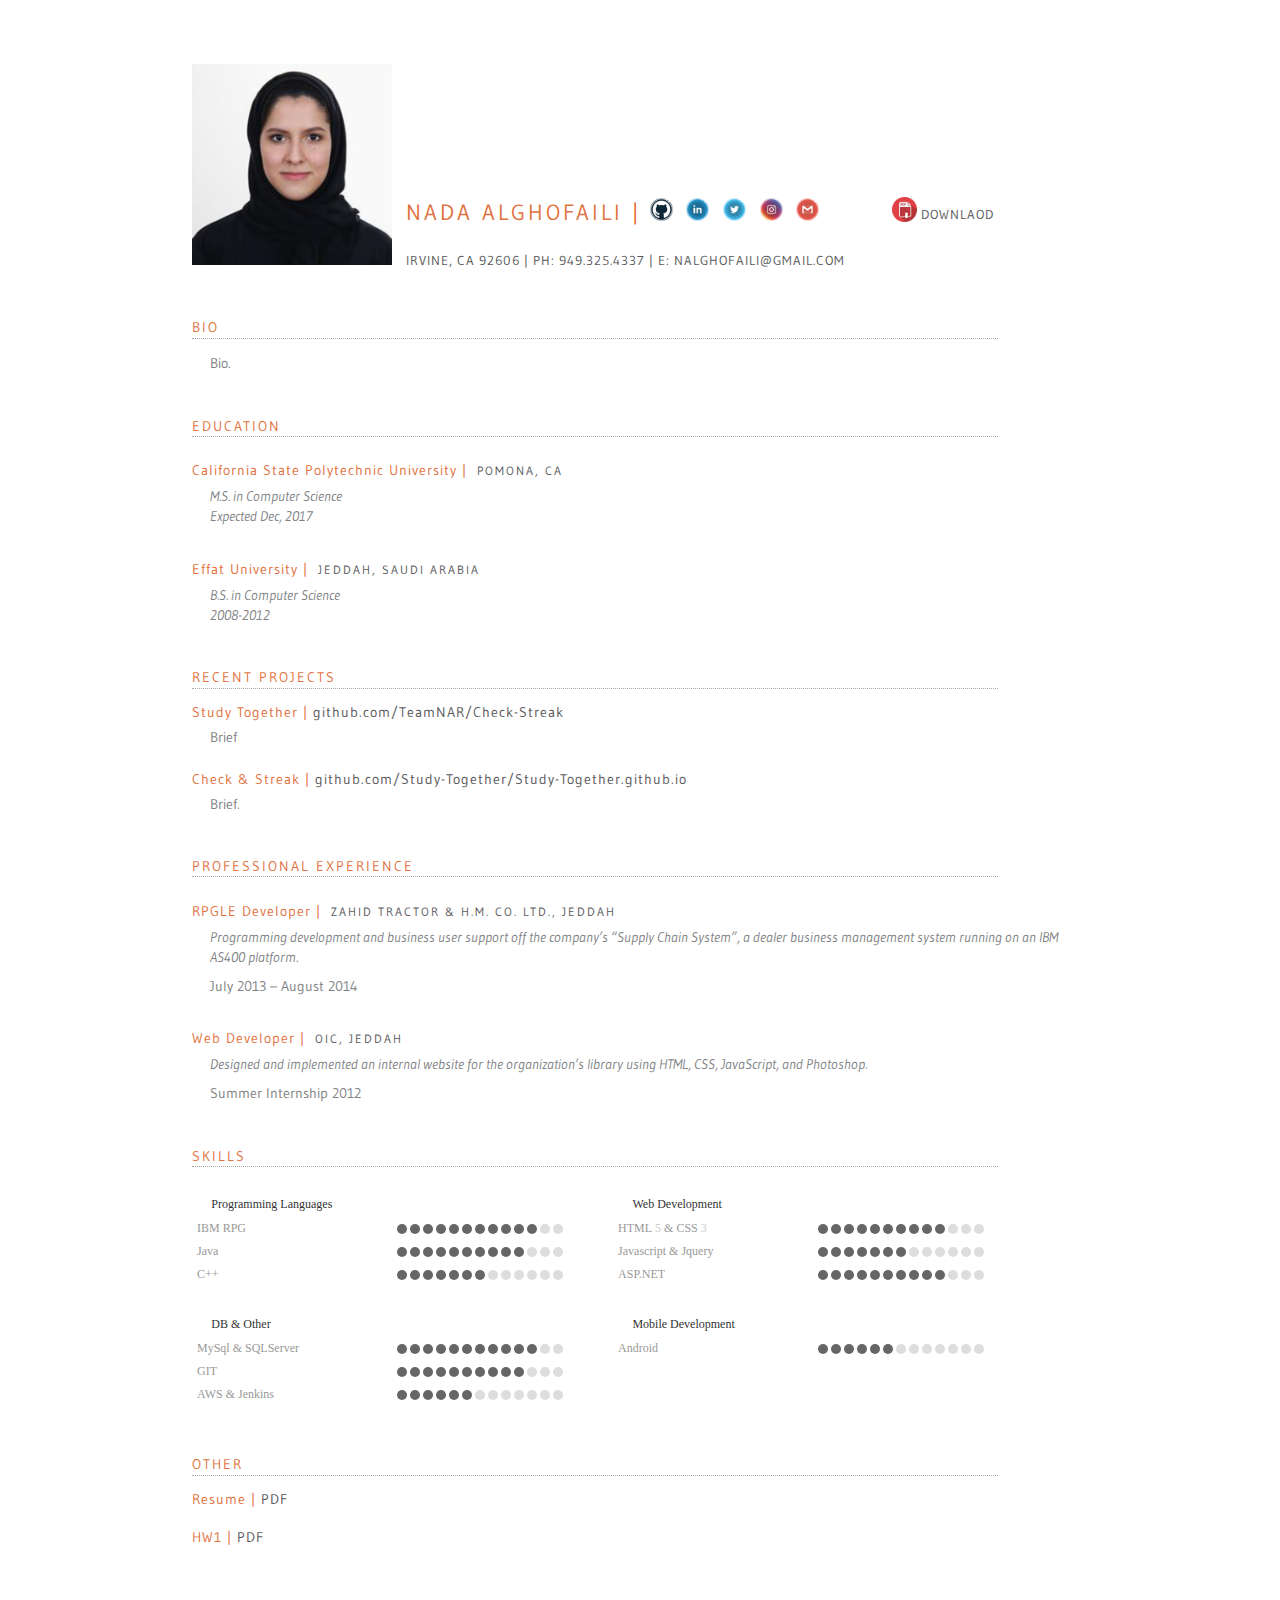
==== index.html @ b6b57bdf "wepbage files added" ====
<!DOCTYPE html>

<head>
    <title>Nada Alghofaili</title>
    <meta charset="utf-8">
    <link href="main.css" media="screen" rel="stylesheet" type="text/css" />
    <link rel="stylesheet" type="text/css" href="http://fonts.googleapis.com/css?family=Gudea">
    <link rel="shortcut icon" href="http://faviconist.com/icons/f9294cc2281f1004e846adbea5f4b316/favicon.ico" />
    <link href="css/style.css" rel="stylesheet">
    <link href="css/responsive.css" rel="stylesheet">
    <link href="css/font.css" rel="stylesheet" type="text/css">
</head>

<body>
    <img src="./images/nada.png" style="width: 200px" />
    <header class="header-details">
        <h1 class="name">Nada Alghofaili | </h1>
        <article class="links-container">
            <a class="links" href="https://github.com/Nadas" target="_blank"><img src="./images/Github.png" alt="github icon"></a>
            <a class="links" href="#" target="_blank"><img src="./images/Linkedin.png" alt="github icon"></a>
            <a class="links" href="https://Twitter.com/iNadawy" target="_blank"><img src="./images/Twitter.png" alt="github icon"></a>
            <a class="links" href="https://instagram.com/inada" target="_blank"><img src="./images/Instagram.png" alt="github icon"></a>
            <a class="links" href="mailto:nalghofaili@gmail.com" target="_blank"><img src="./images/Gmail.png" alt="github icon"></a>
            <a class="links" href="Nada%20Alghofaili.pdf" target="_blank"><img src="./images/PDF.png" alt="github icon" style="margin-left: 60px">DOWNLAOD</a>
        </article>
        <br>
        <article class="contact-information">
            <p class="contact-deets">Irvine, CA 92606 | </p>
            <p class="contact-deets">ph: 949.325.4337 | </p>
            <a class="links" href="mailto:nalghofaili@gmail.com">e: nalghofaili@gmail.com</a>
        </article>
    </header>
    <section class="content">
	    
<!–– *******BIO******* ––>
        <h2 class="category-headers">Bio</h2>
        <hr>
        <p class="category-description-main">Bio.</p>
       
       
<!–– *******EDUCATION******* ––>
        <h2 class="category-headers">Education</h2>
        <hr>
        <p class="primary-titles">California State Polytechnic University | <span class="location">Pomona, CA</span></p>
        <p class="category-details">M.S. in Computer Science
            <br>Expected Dec, 2017
        </p>
        <p class="primary-titles">Effat University | <span class="location">Jeddah, Saudi Arabia</span></p>
        <p class="category-details">B.S. in Computer Science
            <br>2008-2012
        </p>
        
        
        <!–– *******CODE******* ––>
        <h2 class="category-headers">Recent Projects</h2>
        <hr>
        <a class="primary-titles" href="http://github.com/LouisaBarrett/SocialSmarts" target="_blank">Study Together | <p class="links">github.com/TeamNAR/Check-Streak</p></a>
        <p class="category-description">Brief</p>
        
        
        <a class="primary-titles" href="https://github.com/LouisaBarrett/fundit" target="_blank">Check & Streak | <p class="links">github.com/Study-Together/Study-Together.github.io</p></a>
        <p class="category-description">Brief.</p>
        
        
        <!–– ******EXPERIENCE******** ––>
        <h2 class="category-headers">Professional Experience</h2>
        <hr>
        <p class="primary-titles">RPGLE Developer | <span class="location">Zahid Tractor & H.M. Co. Ltd., Jeddah</span></p>
        <p class="category-details"> Programming development and business user support off the company’s “Supply Chain System”, a dealer business management system running on an IBM AS400 platform.
            <br></p>
        <p class="category-description">July 2013 – August 2014</p>
            
        <p class="primary-titles">Web Developer | <span class="location">OIC, Jeddah</span></p>
        <p class="category-details"> Designed and implemented an internal website for the organization’s library using HTML, CSS, JavaScript, and Photoshop.
            <br>
        </p>
        <p class="category-description">Summer Internship 2012</p>
        
        
        <!–– ******SKILLS******** ––>
        <h2 class="category-headers">Skills</h2>
        <hr><br>
        <div class="information clearfix">
            <div class="info_area info_left info_timeline">
                <dl class="clearfix">
                    <dt>
                        <h6><i aria-hidden="true" data-icon="&#xe00d;"></i>Programming Languages<h6></dt>
                            <dd></dd>
                        </dl>
                        <dl class="clearfix">
                            <dt>IBM RPG</dt>
                            <dd>
                                <b></b> <b></b><b></b><b></b><b></b><b></b><b></b><b></b><b></b><b></b><b></b><em></em><em></em>
                            </dd>
                        </dl>
                        <dl class="clearfix">
                            <dt>Java</dt>
                            <dd>
                                <b></b> <b></b><b></b><b></b><b></b><b></b><b></b><b></b><b></b><b></b><em></em><em></em><em></em>
                            </dd>
                        </dl>
                        <dl class="clearfix">
                            <dt>C++</dt>
                            <dd>
                                <b></b> <b></b><b></b><b></b><b></b><b></b><b></b><em></em><em></em><em></em><em></em><em></em><em></em>
                            </dd>
                        </dl>
                        <br>
                        <dl class="clearfix mt20">
                            <dt><h6><i aria-hidden="true" data-icon="&#xe00b;"></i>DB & Other<h6></dt>
                            <dd></dd>
                        </dl>
                        <dl class="clearfix">
                            <dt>MySql & SQLServer</d>
                            <dd>
                                <b></b> <b></b><b></b><b></b><b></b><b></b><b></b><b></b><b></b><b></b><b></b><em></em><em></em>
                            </dd>
                        </dl>
                        <dl class="clearfix">
                            <dt>GIT</dt>
                            <dd>
                                <b></b> <b></b><b></b><b></b><b></b><b></b><b></b><b></b><b></b><b></b><em></em><em></em><em></em>
                            </dd>
                        </dl>
                        <dl class="clearfix">
                            <dt>AWS & Jenkins</dt>
                            <dd>
                                <b></b> <b></b><b></b><b></b><b></b><b></b><em></em><em></em><em></em><em></em><em></em><em></em><em></em>
                            </dd>
                        </dl>
                    </dt>
                </dl>
            </div>
            
            <div class="info_area info_left info_timeline">
                <dl class="clearfix">
                    <dt>
                        <h6><i aria-hidden="true" data-icon="&#xe00d;"></i>Web Development<h6></dt>
                            <dd></dd>
                        </dl>
                        <dl class="clearfix">
                            <dt>HTML<em>5</em> & CSS<em>3</em></dt>
                            <dd>
                                <b></b> <b></b><b></b><b></b><b></b><b></b><b></b><b></b><b></b><b></b><em></em><em></em><em></em>
                            </dd>
                        </dl>
                        <dl class="clearfix">
                            <dt>Javascript & Jquery</dt>
                            <dd>
                                <b></b> <b></b><b></b><b></b><b></b><b></b><b></b><em></em><em></em><em></em><em></em><em></em><em></em>
                            </dd>
                        </dl>
                        <dl class="clearfix">
                            <dt>ASP.NET</dt>
                            <dd>
                                <b></b> <b></b><b></b><b></b><b></b><b></b><b></b><b></b><b></b><b></b><em></em><em></em><em></em>

                            </dd>
                        </dl>
                        <br>
                        <dl class="clearfix mt20">
                            <dt><h6><i aria-hidden="true" data-icon="&#xe00b;"></i>Mobile Development<h6></dt>
                            <dd></dd>
                        </dl>
                        <dl class="clearfix">
                            <dt>Android</dt>
                            <dd>
                                <b></b> <b></b><b></b><b></b><b></b><b></b><em></em><em></em><em></em><em></em><em></em><em></em><em></em>
                            </dd>
                        </dl>
                    </dt>
                </dl>
            </div>  
        </div>
  
<!–– *******OTHER******* ––>
        <h2 class="category-headers">Other</h2>
        <hr>
		<a class="primary-titles" href="Nada%20Alghofaili.pdf" target="_blank">Resume | <p class="links">PDF</p></a>
		<br>
        <a class="primary-titles" href="nsalghofaili_HW1.pdf" target="_blank">HW1 | <p class="links">PDF</p></a>
		<br>
		
    </section>
</body>
---- main.css ----
body {
  background-color: white;
  font-family: 'Gudea', sans-serif;
  margin: 5% 15% 5% 15%;
}

.header-details {
  display: inline-block;
  margin-left: 10px;
}

.name {
  color: #DF723E;
  display: inline-block;
  font-size: 1.4em;
  letter-spacing: 3px;
  text-transform: uppercase;
}

.contact-information, .links-container {
  color: #808284;
  display: inline-block;
  font-size: .8em;
  letter-spacing: 1px;
  line-height: .9em;
  text-transform: uppercase;
}

.contact-deets {
  color: #58585B;
  display: inline-block;
  margin-bottom: 2%;
  margin-top: 1.1em;
  text-decoration: none;
}

.links {
  color: #58585B;
  display: inline-block;
  text-decoration: none;
}

  .links:hover {
    color: #DF723E;
  }

.links img {
  margin-bottom: -.2em;
  padding-right: .3em;
  padding-left: .3em;
  width: 25px;
}

.primary-titles {
  color: #DF723E;
  display: inline-block;
  font-size: .9em;
  letter-spacing: 1px;
  margin-bottom: -1%;
  text-decoration: none;
}

.location {
  color: #58585B;
  display: inline-block;
  font-size: .8em;
  letter-spacing: 2px;
  margin-bottom: -1%;
  margin-top: 1.1em;
  padding-left: .4em;
  text-transform: uppercase;
}

.category-headers {
  color: #DF723E;
  font-size: .9em;
  letter-spacing: 2px;
  margin-top: 3em;
  margin-bottom: .1em;
  text-transform: uppercase;
}

.category-details {
  color: #808284;
  font-size: .9em;
  font-style: italic;
  line-height: 1.4em;
  margin-bottom: 1%;
  margin-left: 2%;
  margin-top: .5em;
  /*margin-top: -1%;*/
}

.category-description-main {
  color: #808284;
  font-size: .9em;
  line-height: 1.4em;
  margin-bottom: 1%;
  margin-left: 2%;
  margin-right: 10%;
  margin-top: 1em;
  
}

.category-description {
  color: #808284;
  font-size: .9em;
  line-height: 1.4em;
  margin-bottom: 1%;
  margin-left: 2%;
  margin-right: 10%;
  margin-top: .01em;
}

hr {
  border: 1px dotted #A7A9AB;
  border-style: none none dotted; 
  margin: 0 10% 0 0;
}
---- css/style.css ----
address,caption,cite,code,dfn,em,strong,th,var{font-weight:normal;font-style:normal;padding:0;margin:0;}
caption,th{text-align:left;padding:0;margin:0;}
h1,h2,h3,h4,h5,h6{font-weight: normal;font-size: 100%;}
i {font-style: normal;}


/* begin */
.clearfix:after { display: block; font-size: 0; content: " "; clear: both; height: 0; padding:0;margin:0; }

.information { width: 100%; font-family:'微软雅黑','Microsoft Yahei','Arail'; font-size: 12px; color: #666;margin-left: 5px}
.info_timeline dl dt { float: left; line-height: 10px; color: #999;}
.info_timeline dl dt h6 { color: #333; padding:0;margin:0;}
.info_timeline dl dt i { float: left; margin-right: 5px;}
.info_timeline dl dt em { color: #ccc; margin-left: 3px;}

.info_timeline dl dd { float: right; line-height: 15px; padding:0;margin:0; }
.info_timeline dl dd b,.info_timeline dl dd em { 
	border-radius: 100%; 
	-webkit-border-radius: 100%; 
	-moz-border-radius: 100%; float: left; 
	width: 10px; 
	height: 10px; 
	margin: 1px 3px 0 0; }
	
.info_timeline dl dd b { background-color: #666; }
.info_timeline dl dd em { background-color: #ddd; }
---- css/responsive.css ----
@charset "utf-8";

/* commmon */
	.main { width: 1200px; }
	.avatar,.info_left { float: left; margin: 0; }
	.base,.info_right { float: right; }
	.info_left,.info_right { width: 47%; }
	.base { width: calc(100% - 190px); width: -moz-calc(100% - 190px); width: -webkit-calc(100% - 190px); }
	.base span { position: absolute; right: 100px; top: 27px; }
	.info_timeline dl dt { width: 200px; }
	.info_timeline dl dd { width: calc(100% - 200px); width: -moz-calc(100% - 200px); width: -webkit-calc(100% - 200px); }
	.footer a { float: right; }
	.tip_avatar_con { background: url('../images/cartoon.png') no-repeat 20% center; }
	.tip_right { width: 45%; height: 460px; position: absolute; right: 0; top: 50%; margin: -230px 0 0; }
	.info_content.over .desc { height: 0; margin: 0; }
	.info_content.over .s5.curr { height: 474px }
	.info_content.over .s4.curr { padding-top: 100px; height: 374px }
	.info_content.over .s3.curr { padding-top: 200px; height: 274px }
	.info_content.over .s2.curr { padding-top: 300px; height: 174px }
	.info_content.over .s1.curr { padding-top: 400px; height: 74px }
	.info_content ul li .btn_go { height: 30px; line-height: 30px; padding: 0 5px 0 10px; position: absolute; right: 10px; top: 5px; font-weight: normal; display: none; }
	.info_content ul li:hover .btn_go { display: block; }

	.descprition { width: 800px; margin: 0 auto; padding: 3% 0; }
	.descprition p img { max-width: 800px; }
	.carousel-control { width: 40px; height: 40px; bottom: 10px; color: #fff; line-height: 40px; text-align: center; }
	.carousel-control.left { left: 10px; border-radius: 5px 0 0 5px; -webkit-border-radius: 5px 0 0 5px; -moz-border-radius: 5px 0 0 5px; }
	.carousel-control.right { left: 50px; border-radius: 0 5px 5px 0; -webkit-border-radius: 0 5px 5px 0; -moz-border-radius: 0 5px 5px 0; }
	.sound_help { width: 56%; padding: 2%; margin-left: -30%; height: 300px; }




/* 799 */
@media only screen and (max-width: 799px){	

	.main { width: 100%; }
	.avatar { float: none; margin: 0 auto; }
	.base,.info_left,.info_right { float: none; }
	.info_left,.info_right { width: 100%; }
	.base { width: 100%; }
	.base p,.base h2 { text-align: center; }
	.base span { position: relative; width: 110px; margin: 0 auto; display: block; right: inherit; }
	.base span p { text-align: left; }
	.info_timeline dl { margin-bottom: 10px; }
	.info_timeline dl dt { width: 170px; }
	.info_timeline dl dd { width: calc(100% - 170px); width: -moz-calc(100% - 170px); width: -webkit-calc(100% - 170px); }
	.footer a { float: none; }
	.tip_avatar_con { background-position: center center; }
	.tip_right { width: 80%; padding: 10% 10% 30%; height: auto; position: relative; top: 0; margin: 0; background-color: rgba(215,62,42,0.95); }
	.info_content.over .desc { height: auto; margin-bottom: 20px; }
	.info_content.over .s5.curr, .info_content.over .s4.curr, .info_content.over .s3.curr, .info_content.over .s2.curr, .info_content.over .s1.curr { padding-top: 0; height: auto; }
	.info_content ul li .btn_go { display: block; position: relative; right: 0; top: 0; width: 80%; margin: -12px 0 30px 26px; }
	.descprition { width: 94%; }
	.descprition p img { max-width: 100%; }
	.sound_help { width: 96%; padding: 2%; margin-left: -50%; height: 350px; }


	/* display none */
	.button_print { display: none; }

}


/* 800-1023 nav */
@media only screen and (min-width: 800px) and (max-width: 1199px){

	.main { width: 100%; }
	.info_timeline dl { margin-bottom: 10px; }
	.descprition { width: 740px; }
	.descprition p img { max-width: 740px; }
	
}
---- css/font.css ----
@font-face {
	font-family: 'ElegantIcons';
	src:url('../fonts/ElegantIcons.eot');
	src:url('../fonts/ElegantIcons.eot?#iefix') format('embedded-opentype'),
		url('../fonts/ElegantIcons.woff') format('woff'),
		url('../fonts/ElegantIcons.ttf') format('truetype'),
		url('../fonts/ElegantIcons.svg#ElegantIcons') format('svg');
	font-weight: normal;
	font-style: normal;
}

/* Use the following CSS code if you want to use data attributes for inserting your icons */
[data-icon]:before {
	font-family: 'ElegantIcons';
	content: attr(data-icon);
	speak: none;
	font-weight: normal;
	font-variant: normal;
	text-transform: none;
	line-height: 1;
	-webkit-font-smoothing: antialiased;
	-moz-osx-font-smoothing: grayscale;
}

/* Use the following CSS code if you want to have a class per icon */
/*
Instead of a list of all class selectors,
you can use the generic selector below, but it's slower:
[class*="your-class-prefix"] {
*/
.arrow_up, .arrow_down, .arrow_left, .arrow_right, .arrow_left-up, .arrow_right-up, .arrow_right-down, .arrow_left-down, .arrow-up-down, .arrow_up-down_alt, .arrow_left-right_alt, .arrow_left-right, .arrow_expand_alt2, .arrow_expand_alt, .arrow_condense, .arrow_expand, .arrow_move, .arrow_carrot-up, .arrow_carrot-down, .arrow_carrot-left, .arrow_carrot-right, .arrow_carrot-2up, .arrow_carrot-2down, .arrow_carrot-2left, .arrow_carrot-2right, .arrow_carrot-up_alt2, .arrow_carrot-down_alt2, .arrow_carrot-left_alt2, .arrow_carrot-right_alt2, .arrow_carrot-2up_alt2, .arrow_carrot-2down_alt2, .arrow_carrot-2left_alt2, .arrow_carrot-2right_alt2, .arrow_triangle-up, .arrow_triangle-down, .arrow_triangle-left, .arrow_triangle-right, .arrow_triangle-up_alt2, .arrow_triangle-down_alt2, .arrow_triangle-left_alt2, .arrow_triangle-right_alt2, .arrow_back, .icon_minus-06, .icon_plus, .icon_close, .icon_check, .icon_minus_alt2, .icon_plus_alt2, .icon_close_alt2, .icon_check_alt2, .icon_zoom-out_alt, .icon_zoom-in_alt, .icon_search, .icon_box-empty, .icon_box-selected, .icon_minus-box, .icon_plus-box, .icon_box-checked, .icon_circle-empty, .icon_circle-slelected, .icon_stop_alt2, .icon_stop, .icon_pause_alt2, .icon_pause, .icon_menu, .icon_menu-square_alt2, .icon_menu-circle_alt2, .icon_ul, .icon_ol, .icon_adjust-horiz, .icon_adjust-vert, .icon_document_alt, .icon_documents_alt, .icon_pencil, .icon_pencil-edit_alt, .icon_pencil-edit, .icon_folder-alt, .icon_folder-open_alt, .icon_folder-add_alt, .icon_info_alt, .icon_error-oct_alt, .icon_error-circle_alt, .icon_error-triangle_alt, .icon_question_alt2, .icon_question, .icon_comment_alt, .icon_chat_alt, .icon_vol-mute_alt, .icon_volume-low_alt, .icon_volume-high_alt, .icon_quotations, .icon_quotations_alt2, .icon_clock_alt, .icon_lock_alt, .icon_lock-open_alt, .icon_key_alt, .icon_cloud_alt, .icon_cloud-upload_alt, .icon_cloud-download_alt, .icon_image, .icon_images, .icon_lightbulb_alt, .icon_gift_alt, .icon_house_alt, .icon_genius, .icon_mobile, .icon_tablet, .icon_laptop, .icon_desktop, .icon_camera_alt, .icon_mail_alt, .icon_cone_alt, .icon_ribbon_alt, .icon_bag_alt, .icon_creditcard, .icon_cart_alt, .icon_paperclip, .icon_tag_alt, .icon_tags_alt, .icon_trash_alt, .icon_cursor_alt, .icon_mic_alt, .icon_compass_alt, .icon_pin_alt, .icon_pushpin_alt, .icon_map_alt, .icon_drawer_alt, .icon_toolbox_alt, .icon_book_alt, .icon_calendar, .icon_film, .icon_table, .icon_contacts_alt, .icon_headphones, .icon_lifesaver, .icon_piechart, .icon_refresh, .icon_link_alt, .icon_link, .icon_loading, .icon_blocked, .icon_archive_alt, .icon_heart_alt, .icon_star_alt, .icon_star-half_alt, .icon_star, .icon_star-half, .icon_tools, .icon_tool, .icon_cog, .icon_cogs, .arrow_up_alt, .arrow_down_alt, .arrow_left_alt, .arrow_right_alt, .arrow_left-up_alt, .arrow_right-up_alt, .arrow_right-down_alt, .arrow_left-down_alt, .arrow_condense_alt, .arrow_expand_alt3, .arrow_carrot_up_alt, .arrow_carrot-down_alt, .arrow_carrot-left_alt, .arrow_carrot-right_alt, .arrow_carrot-2up_alt, .arrow_carrot-2dwnn_alt, .arrow_carrot-2left_alt, .arrow_carrot-2right_alt, .arrow_triangle-up_alt, .arrow_triangle-down_alt, .arrow_triangle-left_alt, .arrow_triangle-right_alt, .icon_minus_alt, .icon_plus_alt, .icon_close_alt, .icon_check_alt, .icon_zoom-out, .icon_zoom-in, .icon_stop_alt, .icon_menu-square_alt, .icon_menu-circle_alt, .icon_document, .icon_documents, .icon_pencil_alt, .icon_folder, .icon_folder-open, .icon_folder-add, .icon_folder_upload, .icon_folder_download, .icon_info, .icon_error-circle, .icon_error-oct, .icon_error-triangle, .icon_question_alt, .icon_comment, .icon_chat, .icon_vol-mute, .icon_volume-low, .icon_volume-high, .icon_quotations_alt, .icon_clock, .icon_lock, .icon_lock-open, .icon_key, .icon_cloud, .icon_cloud-upload, .icon_cloud-download, .icon_lightbulb, .icon_gift, .icon_house, .icon_camera, .icon_mail, .icon_cone, .icon_ribbon, .icon_bag, .icon_cart, .icon_tag, .icon_tags, .icon_trash, .icon_cursor, .icon_mic, .icon_compass, .icon_pin, .icon_pushpin, .icon_map, .icon_drawer, .icon_toolbox, .icon_book, .icon_contacts, .icon_archive, .icon_heart, .icon_profile, .icon_group, .icon_grid-2x2, .icon_grid-3x3, .icon_music, .icon_pause_alt, .icon_phone, .icon_upload, .icon_download, .social_facebook, .social_twitter, .social_pinterest, .social_googleplus, .social_tumblr, .social_tumbleupon, .social_wordpress, .social_instagram, .social_dribbble, .social_vimeo, .social_linkedin, .social_rss, .social_deviantart, .social_share, .social_myspace, .social_skype, .social_youtube, .social_picassa, .social_googledrive, .social_flickr, .social_blogger, .social_spotify, .social_delicious, .social_facebook_circle, .social_twitter_circle, .social_pinterest_circle, .social_googleplus_circle, .social_tumblr_circle, .social_stumbleupon_circle, .social_wordpress_circle, .social_instagram_circle, .social_dribbble_circle, .social_vimeo_circle, .social_linkedin_circle, .social_rss_circle, .social_deviantart_circle, .social_share_circle, .social_myspace_circle, .social_skype_circle, .social_youtube_circle, .social_picassa_circle, .social_googledrive_alt2, .social_flickr_circle, .social_blogger_circle, .social_spotify_circle, .social_delicious_circle, .social_facebook_square, .social_twitter_square, .social_pinterest_square, .social_googleplus_square, .social_tumblr_square, .social_stumbleupon_square, .social_wordpress_square, .social_instagram_square, .social_dribbble_square, .social_vimeo_square, .social_linkedin_square, .social_rss_square, .social_deviantart_square, .social_share_square, .social_myspace_square, .social_skype_square, .social_youtube_square, .social_picassa_square, .social_googledrive_square, .social_flickr_square, .social_blogger_square, .social_spotify_square, .social_delicious_square, .icon_printer, .icon_calulator, .icon_building, .icon_floppy, .icon_drive, .icon_search-2, .icon_id, .icon_id-2, .icon_puzzle, .icon_like, .icon_dislike, .icon_mug, .icon_currency, .icon_wallet, .icon_pens, .icon_easel, .icon_flowchart, .icon_datareport, .icon_briefcase, .icon_shield, .icon_percent, .icon_globe, .icon_globe-2, .icon_target, .icon_hourglass, .icon_balance, .icon_rook, .icon_printer-alt, .icon_calculator_alt, .icon_building_alt, .icon_floppy_alt, .icon_drive_alt, .icon_search_alt, .icon_id_alt, .icon_id-2_alt, .icon_puzzle_alt, .icon_like_alt, .icon_dislike_alt, .icon_mug_alt, .icon_currency_alt, .icon_wallet_alt, .icon_pens_alt, .icon_easel_alt, .icon_flowchart_alt, .icon_datareport_alt, .icon_briefcase_alt, .icon_shield_alt, .icon_percent_alt, .icon_globe_alt, .icon_clipboard {
	font-family: 'ElegantIcons';
	speak: none;
	font-style: normal;
	font-weight: normal;
	font-variant: normal;
	text-transform: none;
	line-height: 1;
	-webkit-font-smoothing: antialiased;
}
.arrow_up:before {
	content: "\21";
}
.arrow_down:before {
	content: "\22";
}
.arrow_left:before {
	content: "\23";
}
.arrow_right:before {
	content: "\24";
}
.arrow_left-up:before {
	content: "\25";
}
.arrow_right-up:before {
	content: "\26";
}
.arrow_right-down:before {
	content: "\27";
}
.arrow_left-down:before {
	content: "\28";
}
.arrow-up-down:before {
	content: "\29";
}
.arrow_up-down_alt:before {
	content: "\2a";
}
.arrow_left-right_alt:before {
	content: "\2b";
}
.arrow_left-right:before {
	content: "\2c";
}
.arrow_expand_alt2:before {
	content: "\2d";
}
.arrow_expand_alt:before {
	content: "\2e";
}
.arrow_condense:before {
	content: "\2f";
}
.arrow_expand:before {
	content: "\30";
}
.arrow_move:before {
	content: "\31";
}
.arrow_carrot-up:before {
	content: "\32";
}
.arrow_carrot-down:before {
	content: "\33";
}
.arrow_carrot-left:before {
	content: "\34";
}
.arrow_carrot-right:before {
	content: "\35";
}
.arrow_carrot-2up:before {
	content: "\36";
}
.arrow_carrot-2down:before {
	content: "\37";
}
.arrow_carrot-2left:before {
	content: "\38";
}
.arrow_carrot-2right:before {
	content: "\39";
}
.arrow_carrot-up_alt2:before {
	content: "\3a";
}
.arrow_carrot-down_alt2:before {
	content: "\3b";
}
.arrow_carrot-left_alt2:before {
	content: "\3c";
}
.arrow_carrot-right_alt2:before {
	content: "\3d";
}
.arrow_carrot-2up_alt2:before {
	content: "\3e";
}
.arrow_carrot-2down_alt2:before {
	content: "\3f";
}
.arrow_carrot-2left_alt2:before {
	content: "\40";
}
.arrow_carrot-2right_alt2:before {
	content: "\41";
}
.arrow_triangle-up:before {
	content: "\42";
}
.arrow_triangle-down:before {
	content: "\43";
}
.arrow_triangle-left:before {
	content: "\44";
}
.arrow_triangle-right:before {
	content: "\45";
}
.arrow_triangle-up_alt2:before {
	content: "\46";
}
.arrow_triangle-down_alt2:before {
	content: "\47";
}
.arrow_triangle-left_alt2:before {
	content: "\48";
}
.arrow_triangle-right_alt2:before {
	content: "\49";
}
.arrow_back:before {
	content: "\4a";
}
.icon_minus-06:before {
	content: "\4b";
}
.icon_plus:before {
	content: "\4c";
}
.icon_close:before {
	content: "\4d";
}
.icon_check:before {
	content: "\4e";
}
.icon_minus_alt2:before {
	content: "\4f";
}
.icon_plus_alt2:before {
	content: "\50";
}
.icon_close_alt2:before {
	content: "\51";
}
.icon_check_alt2:before {
	content: "\52";
}
.icon_zoom-out_alt:before {
	content: "\53";
}
.icon_zoom-in_alt:before {
	content: "\54";
}
.icon_search:before {
	content: "\55";
}
.icon_box-empty:before {
	content: "\56";
}
.icon_box-selected:before {
	content: "\57";
}
.icon_minus-box:before {
	content: "\58";
}
.icon_plus-box:before {
	content: "\59";
}
.icon_box-checked:before {
	content: "\5a";
}
.icon_circle-empty:before {
	content: "\5b";
}
.icon_circle-slelected:before {
	content: "\5c";
}
.icon_stop_alt2:before {
	content: "\5d";
}
.icon_stop:before {
	content: "\5e";
}
.icon_pause_alt2:before {
	content: "\5f";
}
.icon_pause:before {
	content: "\60";
}
.icon_menu:before {
	content: "\61";
}
.icon_menu-square_alt2:before {
	content: "\62";
}
.icon_menu-circle_alt2:before {
	content: "\63";
}
.icon_ul:before {
	content: "\64";
}
.icon_ol:before {
	content: "\65";
}
.icon_adjust-horiz:before {
	content: "\66";
}
.icon_adjust-vert:before {
	content: "\67";
}
.icon_document_alt:before {
	content: "\68";
}
.icon_documents_alt:before {
	content: "\69";
}
.icon_pencil:before {
	content: "\6a";
}
.icon_pencil-edit_alt:before {
	content: "\6b";
}
.icon_pencil-edit:before {
	content: "\6c";
}
.icon_folder-alt:before {
	content: "\6d";
}
.icon_folder-open_alt:before {
	content: "\6e";
}
.icon_folder-add_alt:before {
	content: "\6f";
}
.icon_info_alt:before {
	content: "\70";
}
.icon_error-oct_alt:before {
	content: "\71";
}
.icon_error-circle_alt:before {
	content: "\72";
}
.icon_error-triangle_alt:before {
	content: "\73";
}
.icon_question_alt2:before {
	content: "\74";
}
.icon_question:before {
	content: "\75";
}
.icon_comment_alt:before {
	content: "\76";
}
.icon_chat_alt:before {
	content: "\77";
}
.icon_vol-mute_alt:before {
	content: "\78";
}
.icon_volume-low_alt:before {
	content: "\79";
}
.icon_volume-high_alt:before {
	content: "\7a";
}
.icon_quotations:before {
	content: "\7b";
}
.icon_quotations_alt2:before {
	content: "\7c";
}
.icon_clock_alt:before {
	content: "\7d";
}
.icon_lock_alt:before {
	content: "\7e";
}
.icon_lock-open_alt:before {
	content: "\e000";
}
.icon_key_alt:before {
	content: "\e001";
}
.icon_cloud_alt:before {
	content: "\e002";
}
.icon_cloud-upload_alt:before {
	content: "\e003";
}
.icon_cloud-download_alt:before {
	content: "\e004";
}
.icon_image:before {
	content: "\e005";
}
.icon_images:before {
	content: "\e006";
}
.icon_lightbulb_alt:before {
	content: "\e007";
}
.icon_gift_alt:before {
	content: "\e008";
}
.icon_house_alt:before {
	content: "\e009";
}
.icon_genius:before {
	content: "\e00a";
}
.icon_mobile:before {
	content: "\e00b";
}
.icon_tablet:before {
	content: "\e00c";
}
.icon_laptop:before {
	content: "\e00d";
}
.icon_desktop:before {
	content: "\e00e";
}
.icon_camera_alt:before {
	content: "\e00f";
}
.icon_mail_alt:before {
	content: "\e010";
}
.icon_cone_alt:before {
	content: "\e011";
}
.icon_ribbon_alt:before {
	content: "\e012";
}
.icon_bag_alt:before {
	content: "\e013";
}
.icon_creditcard:before {
	content: "\e014";
}
.icon_cart_alt:before {
	content: "\e015";
}
.icon_paperclip:before {
	content: "\e016";
}
.icon_tag_alt:before {
	content: "\e017";
}
.icon_tags_alt:before {
	content: "\e018";
}
.icon_trash_alt:before {
	content: "\e019";
}
.icon_cursor_alt:before {
	content: "\e01a";
}
.icon_mic_alt:before {
	content: "\e01b";
}
.icon_compass_alt:before {
	content: "\e01c";
}
.icon_pin_alt:before {
	content: "\e01d";
}
.icon_pushpin_alt:before {
	content: "\e01e";
}
.icon_map_alt:before {
	content: "\e01f";
}
.icon_drawer_alt:before {
	content: "\e020";
}
.icon_toolbox_alt:before {
	content: "\e021";
}
.icon_book_alt:before {
	content: "\e022";
}
.icon_calendar:before {
	content: "\e023";
}
.icon_film:before {
	content: "\e024";
}
.icon_table:before {
	content: "\e025";
}
.icon_contacts_alt:before {
	content: "\e026";
}
.icon_headphones:before {
	content: "\e027";
}
.icon_lifesaver:before {
	content: "\e028";
}
.icon_piechart:before {
	content: "\e029";
}
.icon_refresh:before {
	content: "\e02a";
}
.icon_link_alt:before {
	content: "\e02b";
}
.icon_link:before {
	content: "\e02c";
}
.icon_loading:before {
	content: "\e02d";
}
.icon_blocked:before {
	content: "\e02e";
}
.icon_archive_alt:before {
	content: "\e02f";
}
.icon_heart_alt:before {
	content: "\e030";
}
.icon_star_alt:before {
	content: "\e031";
}
.icon_star-half_alt:before {
	content: "\e032";
}
.icon_star:before {
	content: "\e033";
}
.icon_star-half:before {
	content: "\e034";
}
.icon_tools:before {
	content: "\e035";
}
.icon_tool:before {
	content: "\e036";
}
.icon_cog:before {
	content: "\e037";
}
.icon_cogs:before {
	content: "\e038";
}
.arrow_up_alt:before {
	content: "\e039";
}
.arrow_down_alt:before {
	content: "\e03a";
}
.arrow_left_alt:before {
	content: "\e03b";
}
.arrow_right_alt:before {
	content: "\e03c";
}
.arrow_left-up_alt:before {
	content: "\e03d";
}
.arrow_right-up_alt:before {
	content: "\e03e";
}
.arrow_right-down_alt:before {
	content: "\e03f";
}
.arrow_left-down_alt:before {
	content: "\e040";
}
.arrow_condense_alt:before {
	content: "\e041";
}
.arrow_expand_alt3:before {
	content: "\e042";
}
.arrow_carrot_up_alt:before {
	content: "\e043";
}
.arrow_carrot-down_alt:before {
	content: "\e044";
}
.arrow_carrot-left_alt:before {
	content: "\e045";
}
.arrow_carrot-right_alt:before {
	content: "\e046";
}
.arrow_carrot-2up_alt:before {
	content: "\e047";
}
.arrow_carrot-2dwnn_alt:before {
	content: "\e048";
}
.arrow_carrot-2left_alt:before {
	content: "\e049";
}
.arrow_carrot-2right_alt:before {
	content: "\e04a";
}
.arrow_triangle-up_alt:before {
	content: "\e04b";
}
.arrow_triangle-down_alt:before {
	content: "\e04c";
}
.arrow_triangle-left_alt:before {
	content: "\e04d";
}
.arrow_triangle-right_alt:before {
	content: "\e04e";
}
.icon_minus_alt:before {
	content: "\e04f";
}
.icon_plus_alt:before {
	content: "\e050";
}
.icon_close_alt:before {
	content: "\e051";
}
.icon_check_alt:before {
	content: "\e052";
}
.icon_zoom-out:before {
	content: "\e053";
}
.icon_zoom-in:before {
	content: "\e054";
}
.icon_stop_alt:before {
	content: "\e055";
}
.icon_menu-square_alt:before {
	content: "\e056";
}
.icon_menu-circle_alt:before {
	content: "\e057";
}
.icon_document:before {
	content: "\e058";
}
.icon_documents:before {
	content: "\e059";
}
.icon_pencil_alt:before {
	content: "\e05a";
}
.icon_folder:before {
	content: "\e05b";
}
.icon_folder-open:before {
	content: "\e05c";
}
.icon_folder-add:before {
	content: "\e05d";
}
.icon_folder_upload:before {
	content: "\e05e";
}
.icon_folder_download:before {
	content: "\e05f";
}
.icon_info:before {
	content: "\e060";
}
.icon_error-circle:before {
	content: "\e061";
}
.icon_error-oct:before {
	content: "\e062";
}
.icon_error-triangle:before {
	content: "\e063";
}
.icon_question_alt:before {
	content: "\e064";
}
.icon_comment:before {
	content: "\e065";
}
.icon_chat:before {
	content: "\e066";
}
.icon_vol-mute:before {
	content: "\e067";
}
.icon_volume-low:before {
	content: "\e068";
}
.icon_volume-high:before {
	content: "\e069";
}
.icon_quotations_alt:before {
	content: "\e06a";
}
.icon_clock:before {
	content: "\e06b";
}
.icon_lock:before {
	content: "\e06c";
}
.icon_lock-open:before {
	content: "\e06d";
}
.icon_key:before {
	content: "\e06e";
}
.icon_cloud:before {
	content: "\e06f";
}
.icon_cloud-upload:before {
	content: "\e070";
}
.icon_cloud-download:before {
	content: "\e071";
}
.icon_lightbulb:before {
	content: "\e072";
}
.icon_gift:before {
	content: "\e073";
}
.icon_house:before {
	content: "\e074";
}
.icon_camera:before {
	content: "\e075";
}
.icon_mail:before {
	content: "\e076";
}
.icon_cone:before {
	content: "\e077";
}
.icon_ribbon:before {
	content: "\e078";
}
.icon_bag:before {
	content: "\e079";
}
.icon_cart:before {
	content: "\e07a";
}
.icon_tag:before {
	content: "\e07b";
}
.icon_tags:before {
	content: "\e07c";
}
.icon_trash:before {
	content: "\e07d";
}
.icon_cursor:before {
	content: "\e07e";
}
.icon_mic:before {
	content: "\e07f";
}
.icon_compass:before {
	content: "\e080";
}
.icon_pin:before {
	content: "\e081";
}
.icon_pushpin:before {
	content: "\e082";
}
.icon_map:before {
	content: "\e083";
}
.icon_drawer:before {
	content: "\e084";
}
.icon_toolbox:before {
	content: "\e085";
}
.icon_book:before {
	content: "\e086";
}
.icon_contacts:before {
	content: "\e087";
}
.icon_archive:before {
	content: "\e088";
}
.icon_heart:before {
	content: "\e089";
}
.icon_profile:before {
	content: "\e08a";
}
.icon_group:before {
	content: "\e08b";
}
.icon_grid-2x2:before {
	content: "\e08c";
}
.icon_grid-3x3:before {
	content: "\e08d";
}
.icon_music:before {
	content: "\e08e";
}
.icon_pause_alt:before {
	content: "\e08f";
}
.icon_phone:before {
	content: "\e090";
}
.icon_upload:before {
	content: "\e091";
}
.icon_download:before {
	content: "\e092";
}
.social_facebook:before {
	content: "\e093";
}
.social_twitter:before {
	content: "\e094";
}
.social_pinterest:before {
	content: "\e095";
}
.social_googleplus:before {
	content: "\e096";
}
.social_tumblr:before {
	content: "\e097";
}
.social_tumbleupon:before {
	content: "\e098";
}
.social_wordpress:before {
	content: "\e099";
}
.social_instagram:before {
	content: "\e09a";
}
.social_dribbble:before {
	content: "\e09b";
}
.social_vimeo:before {
	content: "\e09c";
}
.social_linkedin:before {
	content: "\e09d";
}
.social_rss:before {
	content: "\e09e";
}
.social_deviantart:before {
	content: "\e09f";
}
.social_share:before {
	content: "\e0a0";
}
.social_myspace:before {
	content: "\e0a1";
}
.social_skype:before {
	content: "\e0a2";
}
.social_youtube:before {
	content: "\e0a3";
}
.social_picassa:before {
	content: "\e0a4";
}
.social_googledrive:before {
	content: "\e0a5";
}
.social_flickr:before {
	content: "\e0a6";
}
.social_blogger:before {
	content: "\e0a7";
}
.social_spotify:before {
	content: "\e0a8";
}
.social_delicious:before {
	content: "\e0a9";
}
.social_facebook_circle:before {
	content: "\e0aa";
}
.social_twitter_circle:before {
	content: "\e0ab";
}
.social_pinterest_circle:before {
	content: "\e0ac";
}
.social_googleplus_circle:before {
	content: "\e0ad";
}
.social_tumblr_circle:before {
	content: "\e0ae";
}
.social_stumbleupon_circle:before {
	content: "\e0af";
}
.social_wordpress_circle:before {
	content: "\e0b0";
}
.social_instagram_circle:before {
	content: "\e0b1";
}
.social_dribbble_circle:before {
	content: "\e0b2";
}
.social_vimeo_circle:before {
	content: "\e0b3";
}
.social_linkedin_circle:before {
	content: "\e0b4";
}
.social_rss_circle:before {
	content: "\e0b5";
}
.social_deviantart_circle:before {
	content: "\e0b6";
}
.social_share_circle:before {
	content: "\e0b7";
}
.social_myspace_circle:before {
	content: "\e0b8";
}
.social_skype_circle:before {
	content: "\e0b9";
}
.social_youtube_circle:before {
	content: "\e0ba";
}
.social_picassa_circle:before {
	content: "\e0bb";
}
.social_googledrive_alt2:before {
	content: "\e0bc";
}
.social_flickr_circle:before {
	content: "\e0bd";
}
.social_blogger_circle:before {
	content: "\e0be";
}
.social_spotify_circle:before {
	content: "\e0bf";
}
.social_delicious_circle:before {
	content: "\e0c0";
}
.social_facebook_square:before {
	content: "\e0c1";
}
.social_twitter_square:before {
	content: "\e0c2";
}
.social_pinterest_square:before {
	content: "\e0c3";
}
.social_googleplus_square:before {
	content: "\e0c4";
}
.social_tumblr_square:before {
	content: "\e0c5";
}
.social_stumbleupon_square:before {
	content: "\e0c6";
}
.social_wordpress_square:before {
	content: "\e0c7";
}
.social_instagram_square:before {
	content: "\e0c8";
}
.social_dribbble_square:before {
	content: "\e0c9";
}
.social_vimeo_square:before {
	content: "\e0ca";
}
.social_linkedin_square:before {
	content: "\e0cb";
}
.social_rss_square:before {
	content: "\e0cc";
}
.social_deviantart_square:before {
	content: "\e0cd";
}
.social_share_square:before {
	content: "\e0ce";
}
.social_myspace_square:before {
	content: "\e0cf";
}
.social_skype_square:before {
	content: "\e0d0";
}
.social_youtube_square:before {
	content: "\e0d1";
}
.social_picassa_square:before {
	content: "\e0d2";
}
.social_googledrive_square:before {
	content: "\e0d3";
}
.social_flickr_square:before {
	content: "\e0d4";
}
.social_blogger_square:before {
	content: "\e0d5";
}
.social_spotify_square:before {
	content: "\e0d6";
}
.social_delicious_square:before {
	content: "\e0d7";
}
.icon_printer:before {
	content: "\e103";
}
.icon_calulator:before {
	content: "\e0ee";
}
.icon_building:before {
	content: "\e0ef";
}
.icon_floppy:before {
	content: "\e0e8";
}
.icon_drive:before {
	content: "\e0ea";
}
.icon_search-2:before {
	content: "\e101";
}
.icon_id:before {
	content: "\e107";
}
.icon_id-2:before {
	content: "\e108";
}
.icon_puzzle:before {
	content: "\e102";
}
.icon_like:before {
	content: "\e106";
}
.icon_dislike:before {
	content: "\e0eb";
}
.icon_mug:before {
	content: "\e105";
}
.icon_currency:before {
	content: "\e0ed";
}
.icon_wallet:before {
	content: "\e100";
}
.icon_pens:before {
	content: "\e104";
}
.icon_easel:before {
	content: "\e0e9";
}
.icon_flowchart:before {
	content: "\e109";
}
.icon_datareport:before {
	content: "\e0ec";
}
.icon_briefcase:before {
	content: "\e0fe";
}
.icon_shield:before {
	content: "\e0f6";
}
.icon_percent:before {
	content: "\e0fb";
}
.icon_globe:before {
	content: "\e0e2";
}
.icon_globe-2:before {
	content: "\e0e3";
}
.icon_target:before {
	content: "\e0f5";
}
.icon_hourglass:before {
	content: "\e0e1";
}
.icon_balance:before {
	content: "\e0ff";
}
.icon_rook:before {
	content: "\e0f8";
}
.icon_printer-alt:before {
	content: "\e0fa";
}
.icon_calculator_alt:before {
	content: "\e0e7";
}
.icon_building_alt:before {
	content: "\e0fd";
}
.icon_floppy_alt:before {
	content: "\e0e4";
}
.icon_drive_alt:before {
	content: "\e0e5";
}
.icon_search_alt:before {
	content: "\e0f7";
}
.icon_id_alt:before {
	content: "\e0e0";
}
.icon_id-2_alt:before {
	content: "\e0fc";
}
.icon_puzzle_alt:before {
	content: "\e0f9";
}
.icon_like_alt:before {
	content: "\e0dd";
}
.icon_dislike_alt:before {
	content: "\e0f1";
}
.icon_mug_alt:before {
	content: "\e0dc";
}
.icon_currency_alt:before {
	content: "\e0f3";
}
.icon_wallet_alt:before {
	content: "\e0d8";
}
.icon_pens_alt:before {
	content: "\e0db";
}
.icon_easel_alt:before {
	content: "\e0f0";
}
.icon_flowchart_alt:before {
	content: "\e0df";
}
.icon_datareport_alt:before {
	content: "\e0f2";
}
.icon_briefcase_alt:before {
	content: "\e0f4";
}
.icon_shield_alt:before {
	content: "\e0d9";
}
.icon_percent_alt:before {
	content: "\e0da";
}
.icon_globe_alt:before {
	content: "\e0de";
}
.icon_clipboard:before {
	content: "\e0e6";
}


	.glyph {
		float: left;
		text-align: center;
		padding: .75em;
		margin: .4em 1.5em .75em 0;
		width: 6em;
text-shadow: none;
	}
        .glyph_big {
        font-size: 128px;
        color: #59c5dc;
        float: left;
        margin-right: 20px;
        }

        .glyph div { padding-bottom: 10px;}

	.glyph input {
		font-family: consolas, monospace;
		font-size: 12px;
		width: 100%;
		text-align: center;
		border: 0;
		box-shadow: 0 0 0 1px #ccc;
		padding: .2em;
                -moz-border-radius: 5px;
                -webkit-border-radius: 5px;
	}
	.centered {
		margin-left: auto;
		margin-right: auto;
	}
	.glyph .fs1 {
		font-size: 2em;
	}
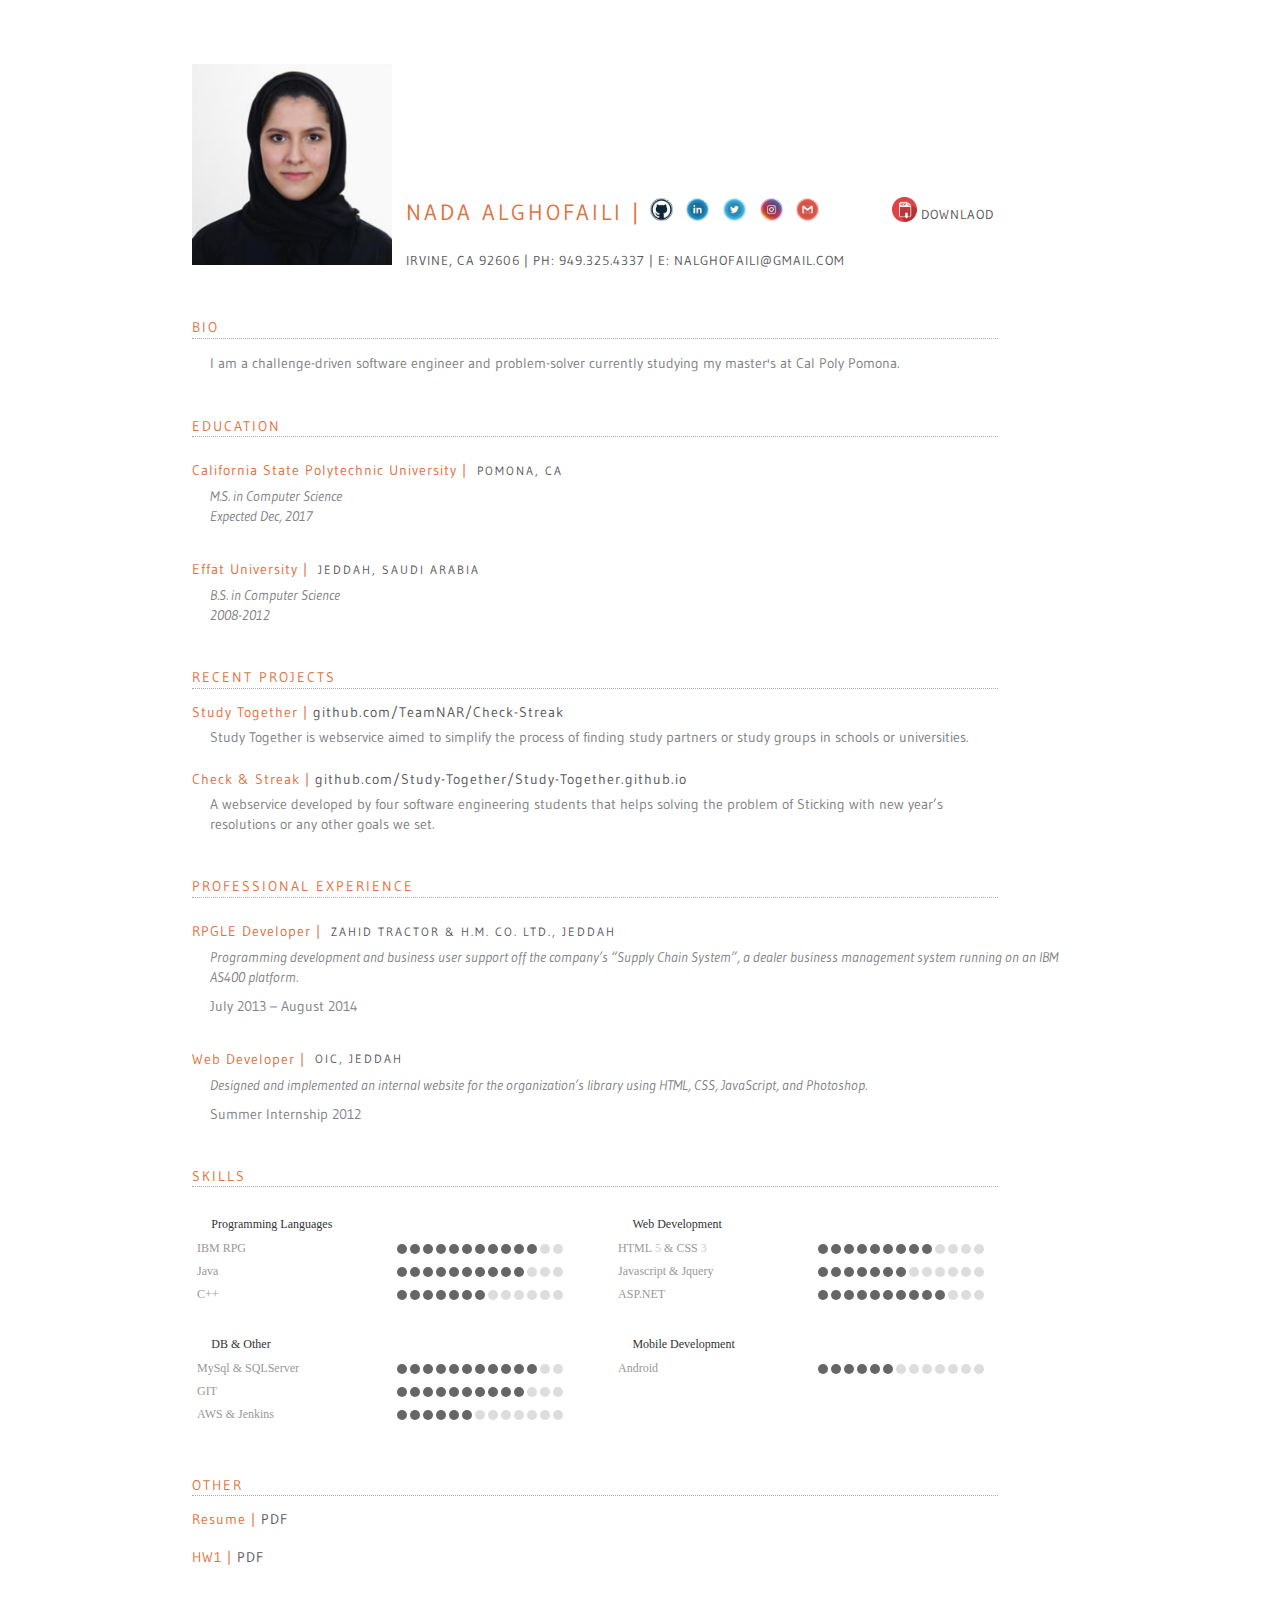
==== commit feb64b57: "webpage modified" ====
--- a/index.html
+++ b/index.html
@@ -35,7 +35,8 @@
 <!–– *******BIO******* ––>
         <h2 class="category-headers">Bio</h2>
         <hr>
-        <p class="category-description-main">Bio.</p>
+        <p class="category-description-main">I am a challenge-driven software engineer and problem-solver currently studying my master's at Cal Poly Pomona. 
+        </p>
        
        
 <!–– *******EDUCATION******* ––>
@@ -55,11 +56,11 @@
         <h2 class="category-headers">Recent Projects</h2>
         <hr>
         <a class="primary-titles" href="http://github.com/LouisaBarrett/SocialSmarts" target="_blank">Study Together | <p class="links">github.com/TeamNAR/Check-Streak</p></a>
-        <p class="category-description">Brief</p>
+        <p class="category-description">Study Together is webservice aimed to simplify the process of finding study partners or study groups in schools or universities. </p>
         
         
         <a class="primary-titles" href="https://github.com/LouisaBarrett/fundit" target="_blank">Check & Streak | <p class="links">github.com/Study-Together/Study-Together.github.io</p></a>
-        <p class="category-description">Brief.</p>
+        <p class="category-description">A webservice developed by four software engineering students that helps solving the problem of Sticking with new year’s resolutions or any other goals we set.</p>
         
         
         <!–– ******EXPERIENCE******** ––>
@@ -141,7 +142,7 @@
                         <dl class="clearfix">
                             <dt>HTML<em>5</em> & CSS<em>3</em></dt>
                             <dd>
-                                <b></b> <b></b><b></b><b></b><b></b><b></b><b></b><b></b><b></b><b></b><em></em><em></em><em></em>
+                                <b></b> <b></b><b></b><b></b><b></b><b></b><b></b><b></b><b></b><em></em><em></em><em></em><em></em>
                             </dd>
                         </dl>
                         <dl class="clearfix">
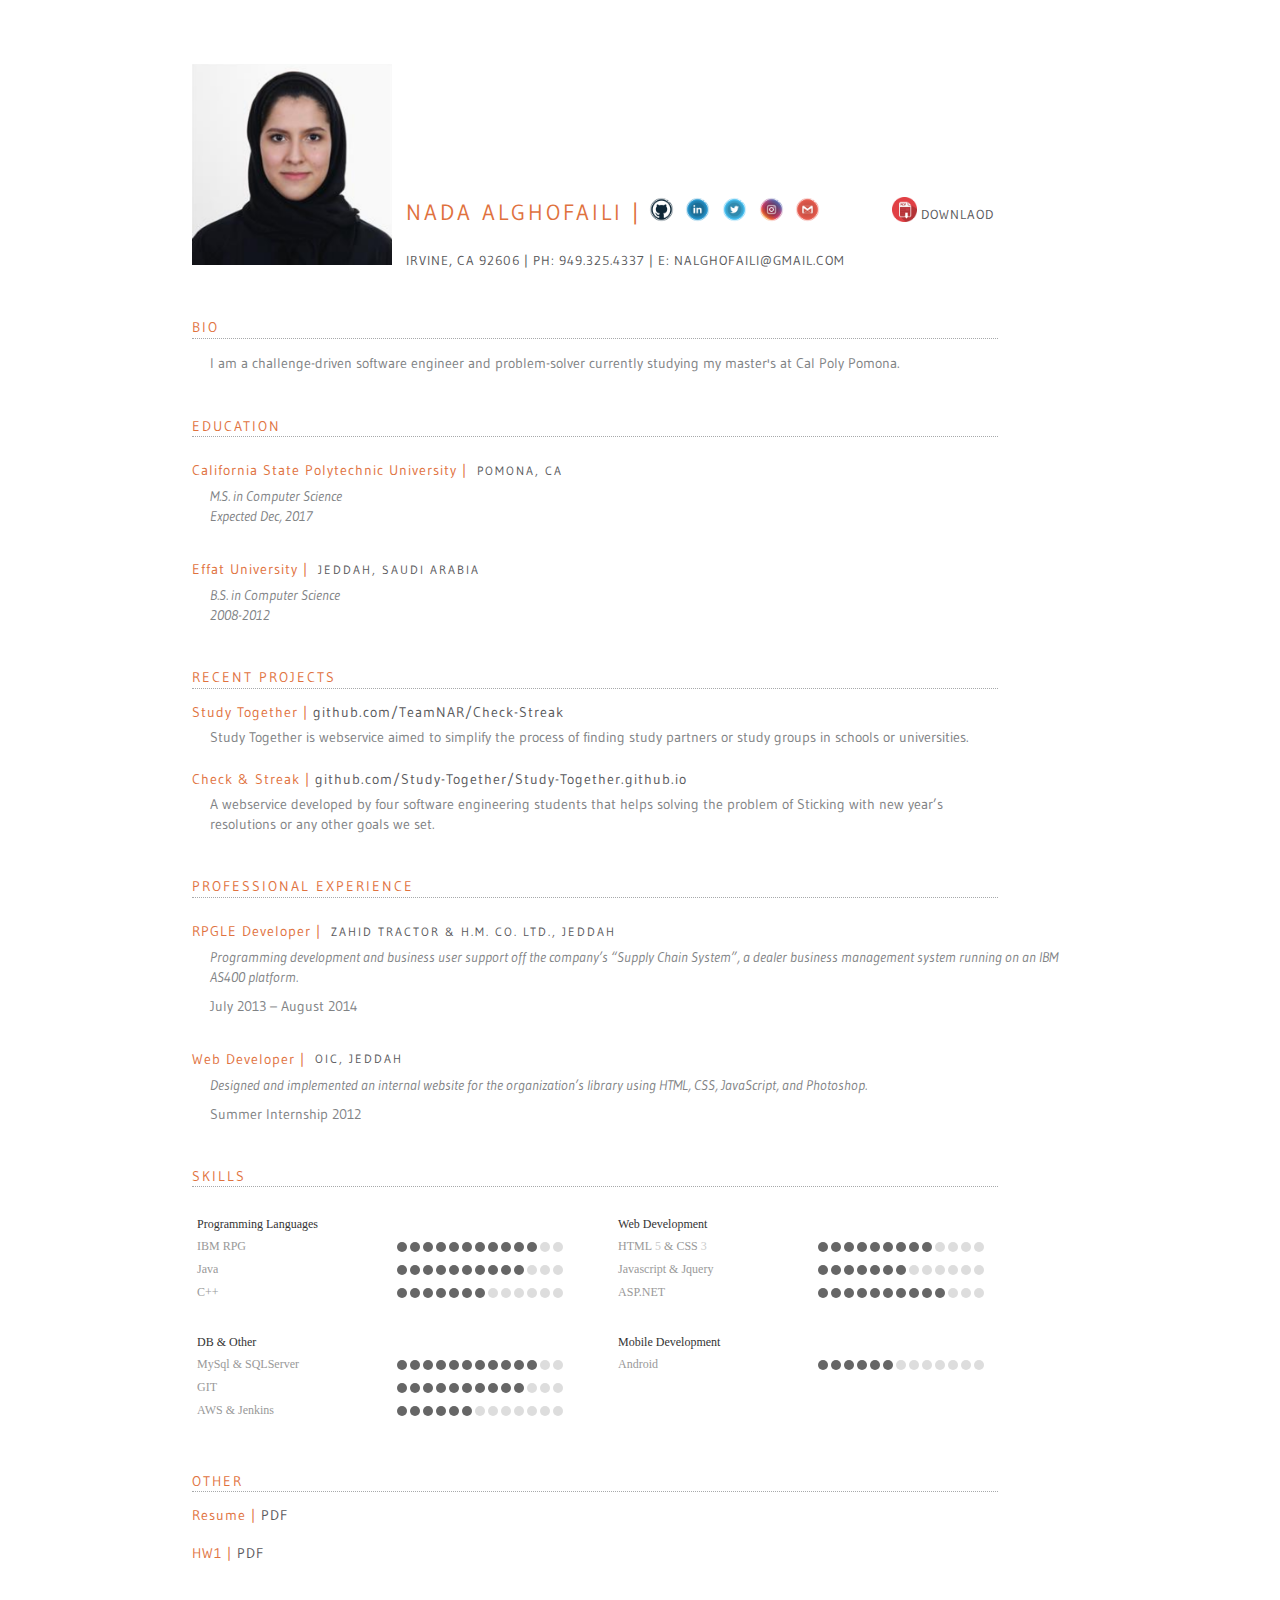
==== commit 27210081: "HW1 posted" ====
--- a/index.html
+++ b/index.html
@@ -85,7 +85,7 @@
             <div class="info_area info_left info_timeline">
                 <dl class="clearfix">
                     <dt>
-                        <h6><i aria-hidden="true" data-icon="&#xe00d;"></i>Programming Languages<h6></dt>
+                        <h6><i aria-hidden="true"></i>Programming Languages<h6></dt>
                             <dd></dd>
                         </dl>
                         <dl class="clearfix">
@@ -108,7 +108,7 @@
                         </dl>
                         <br>
                         <dl class="clearfix mt20">
-                            <dt><h6><i aria-hidden="true" data-icon="&#xe00b;"></i>DB & Other<h6></dt>
+                            <dt><h6><i aria-hidden="true"></i>DB & Other<h6></dt>
                             <dd></dd>
                         </dl>
                         <dl class="clearfix">
@@ -136,7 +136,7 @@
             <div class="info_area info_left info_timeline">
                 <dl class="clearfix">
                     <dt>
-                        <h6><i aria-hidden="true" data-icon="&#xe00d;"></i>Web Development<h6></dt>
+                        <h6><i aria-hidden="true"></i>Web Development<h6></dt>
                             <dd></dd>
                         </dl>
                         <dl class="clearfix">
@@ -160,7 +160,7 @@
                         </dl>
                         <br>
                         <dl class="clearfix mt20">
-                            <dt><h6><i aria-hidden="true" data-icon="&#xe00b;"></i>Mobile Development<h6></dt>
+                            <dt><h6><i aria-hidden="true"></i>Mobile Development<h6></dt>
                             <dd></dd>
                         </dl>
                         <dl class="clearfix">
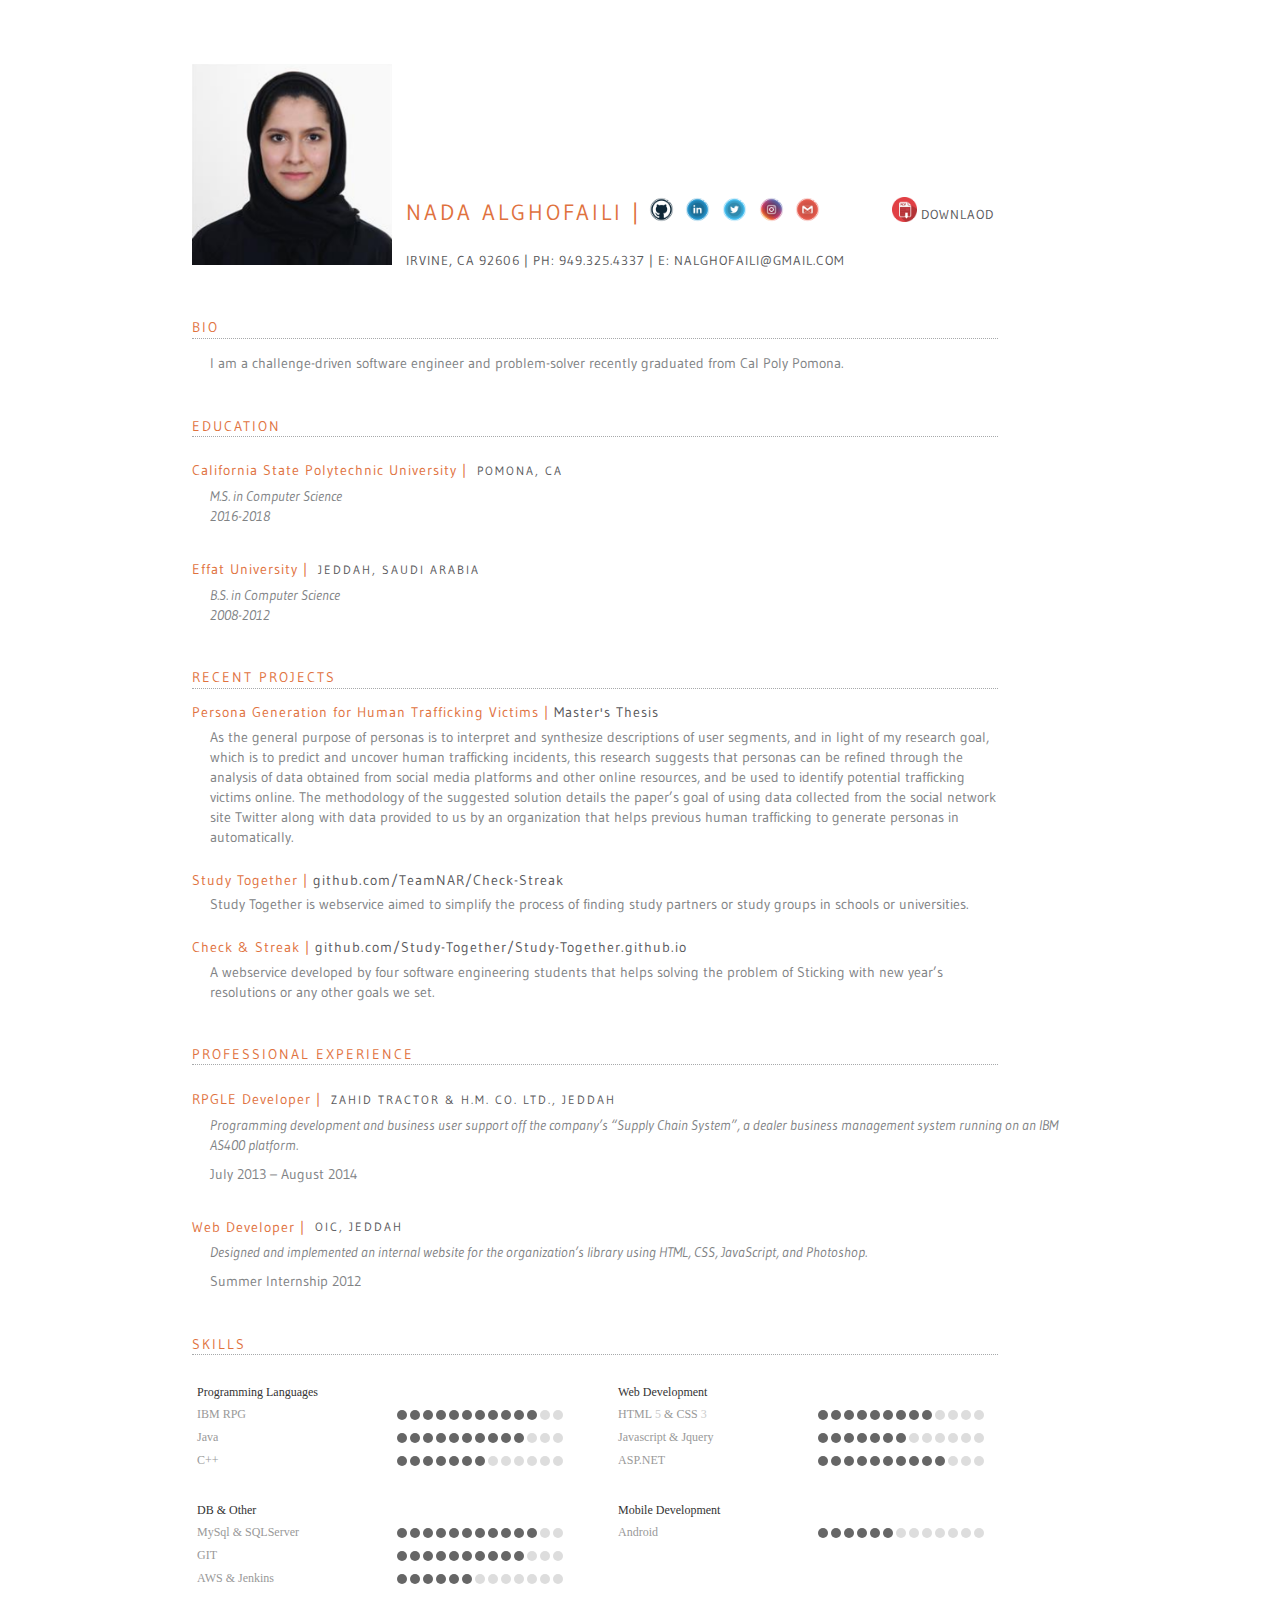
==== commit bbd210f3: "updates" ====
--- a/index.html
+++ b/index.html
@@ -17,8 +17,8 @@
         <h1 class="name">Nada Alghofaili | </h1>
         <article class="links-container">
             <a class="links" href="https://github.com/Nadas" target="_blank"><img src="./images/Github.png" alt="github icon"></a>
-            <a class="links" href="#" target="_blank"><img src="./images/Linkedin.png" alt="github icon"></a>
-            <a class="links" href="https://Twitter.com/iNadawy" target="_blank"><img src="./images/Twitter.png" alt="github icon"></a>
+            <a class="links" href="https://www.linkedin.com/in/nada-alghofaili-294a4a62" target="_blank"><img src="./images/Linkedin.png" alt="github icon"></a>
+            <a class="links" href="https://Twitter.com/NadaKnows" target="_blank"><img src="./images/Twitter.png" alt="github icon"></a>
             <a class="links" href="https://instagram.com/inada" target="_blank"><img src="./images/Instagram.png" alt="github icon"></a>
             <a class="links" href="mailto:nalghofaili@gmail.com" target="_blank"><img src="./images/Gmail.png" alt="github icon"></a>
             <a class="links" href="Nada%20Alghofaili.pdf" target="_blank"><img src="./images/PDF.png" alt="github icon" style="margin-left: 60px">DOWNLAOD</a>
@@ -35,7 +35,7 @@
 <!–– *******BIO******* ––>
         <h2 class="category-headers">Bio</h2>
         <hr>
-        <p class="category-description-main">I am a challenge-driven software engineer and problem-solver currently studying my master's at Cal Poly Pomona. 
+        <p class="category-description-main">I am a challenge-driven software engineer and problem-solver recently graduated from Cal Poly Pomona. 
         </p>
        
        
@@ -44,7 +44,7 @@
         <hr>
         <p class="primary-titles">California State Polytechnic University | <span class="location">Pomona, CA</span></p>
         <p class="category-details">M.S. in Computer Science
-            <br>Expected Dec, 2017
+            <br>2016-2018
         </p>
         <p class="primary-titles">Effat University | <span class="location">Jeddah, Saudi Arabia</span></p>
         <p class="category-details">B.S. in Computer Science
@@ -55,11 +55,15 @@
         <!–– *******CODE******* ––>
         <h2 class="category-headers">Recent Projects</h2>
         <hr>
-        <a class="primary-titles" href="http://github.com/LouisaBarrett/SocialSmarts" target="_blank">Study Together | <p class="links">github.com/TeamNAR/Check-Streak</p></a>
+        <a class="primary-titles" href="" target="_blank">Persona Generation for Human Trafficking Victims | <p class="links">Master's Thesis</p></a>
+        <p class="category-description">As the general purpose of personas is to interpret and synthesize descriptions of user segments, and in light of my research goal, which is to predict and uncover human trafficking incidents, this research suggests that personas can be refined through the analysis of data obtained from social media platforms and other online resources, and be used to identify potential trafficking victims online. The methodology of the suggested solution details the paper’s goal of using data collected from the social network site Twitter along with data provided to us by an organization that helps previous human trafficking to generate personas in automatically. </p>
+        
+        
+        <a class="primary-titles" href="http://github.com/TeamNAR/Check-Streak" target="_blank">Study Together | <p class="links">github.com/TeamNAR/Check-Streak</p></a>
         <p class="category-description">Study Together is webservice aimed to simplify the process of finding study partners or study groups in schools or universities. </p>
         
         
-        <a class="primary-titles" href="https://github.com/LouisaBarrett/fundit" target="_blank">Check & Streak | <p class="links">github.com/Study-Together/Study-Together.github.io</p></a>
+        <a class="primary-titles" href="https://github.com/Study-Together/Study-Together.github.io" target="_blank">Check & Streak | <p class="links">github.com/Study-Together/Study-Together.github.io</p></a>
         <p class="category-description">A webservice developed by four software engineering students that helps solving the problem of Sticking with new year’s resolutions or any other goals we set.</p>
         
         
@@ -173,14 +177,5 @@
                 </dl>
             </div>  
         </div>
-  
-<!–– *******OTHER******* ––>
-        <h2 class="category-headers">Other</h2>
-        <hr>
-		<a class="primary-titles" href="Nada%20Alghofaili.pdf" target="_blank">Resume | <p class="links">PDF</p></a>
-		<br>
-        <a class="primary-titles" href="nsalghofaili_HW1.pdf" target="_blank">HW1 | <p class="links">PDF</p></a>
-		<br>
-		
     </section>
 </body>
